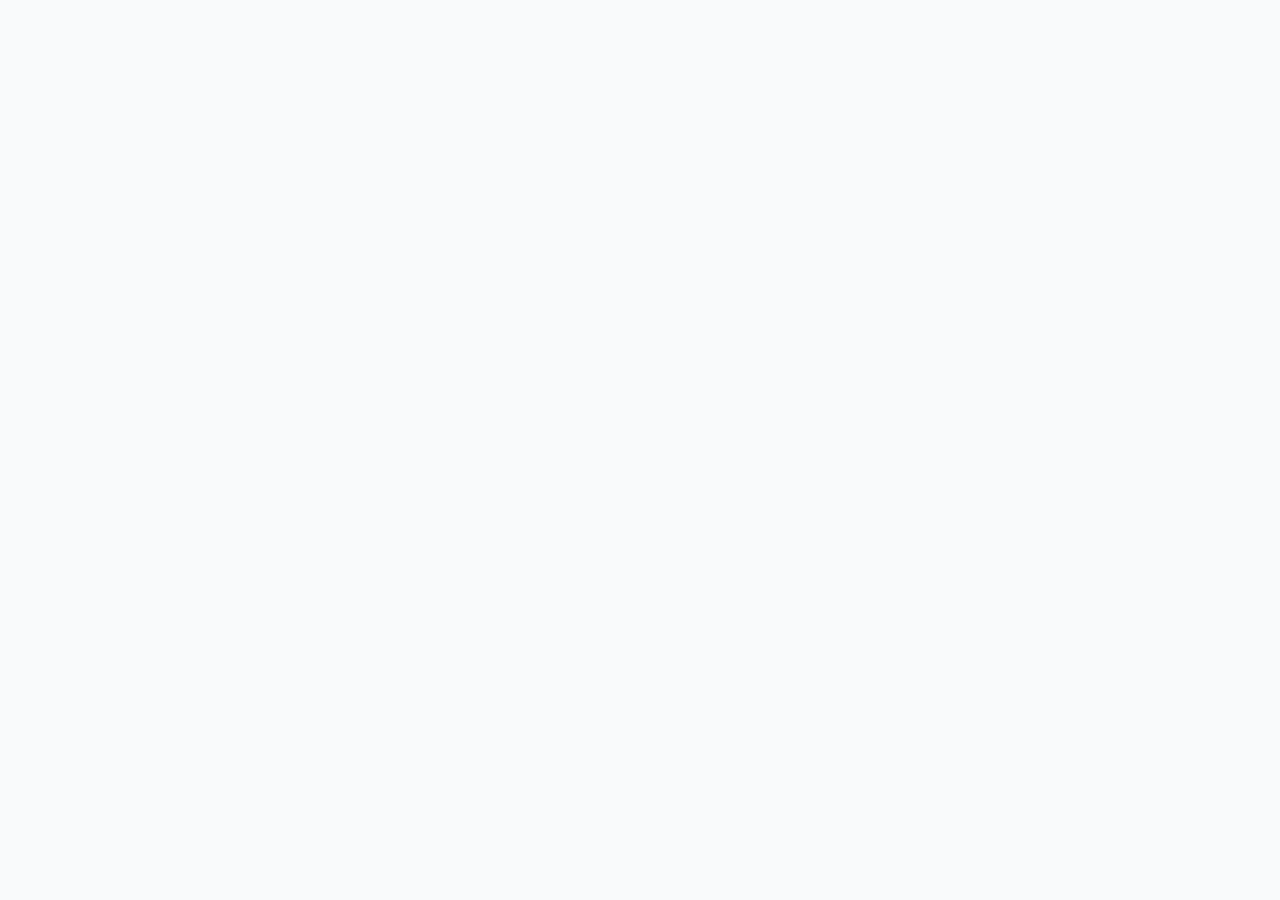
==== index.html @ 3b3e0dcf "Add files via upload" ====
<!DOCTYPE html>
<html lang="en">
<head>
    <meta charset="UTF-8">
    <meta name="viewport" content="width=device-width, initial-scale=1.0">
    <title>Sibichakaravarthi S - Portfolio</title>
    <link rel="stylesheet" href="styles.css">
    <link href="https://cdnjs.cloudflare.com/ajax/libs/font-awesome/6.0.0/css/all.min.css" rel="stylesheet">
</head>
<body>
    <div id="root"></div>
    <script src="https://cdnjs.cloudflare.com/ajax/libs/react/18.2.0/umd/react.production.min.js"></script>
    <script src="https://cdnjs.cloudflare.com/ajax/libs/react-dom/18.2.0/umd/react-dom.production.min.js"></script>
    <script src="app.js" type="module"></script>
</body>
</html>
---- styles.css ----
:root {
  --primary-color: #2563eb;
  --secondary-color: #1e40af;
  --background-color: #f9fafb;
  --text-color: #111827;
  --card-background: #ffffff;
}

* {
  margin: 0;
  padding: 0;
  box-sizing: border-box;
  font-family: 'Segoe UI', Tahoma, Geneva, Verdana, sans-serif;
}

body {
  background-color: var(--background-color);
  color: var(--text-color);
}

.header {
  background-color: var(--card-background);
  box-shadow: 0 1px 3px rgba(0, 0, 0, 0.1);
  padding: 1.5rem 1rem;
}

.header-content {
  max-width: 1280px;
  margin: 0 auto;
}

.header h1 {
  font-size: 2rem;
  margin-bottom: 0.5rem;
  color: var(--text-color);
}

.header p {
  color: #4b5563;
}

.main-content {
  max-width: 1280px;
  margin: 2rem auto;
  padding: 0 1rem;
}

.section {
  margin-bottom: 3rem;
}

.section-title {
  font-size: 1.5rem;
  margin-bottom: 1.5rem;
  color: var(--text-color);
  border-bottom: 2px solid var(--primary-color);
  padding-bottom: 0.5rem;
}

.card {
  background-color: var(--card-background);
  border-radius: 0.5rem;
  padding: 1.5rem;
  box-shadow: 0 2px 4px rgba(0, 0, 0, 0.1);
  margin-bottom: 1rem;
  transition: transform 0.2s;
}

.card:hover {
  transform: translateY(-2px);
}

.grid {
  display: grid;
  grid-template-columns: repeat(auto-fit, minmax(250px, 1fr));
  gap: 1rem;
}

.skill-card {
  display: flex;
  align-items: center;
  background-color: var(--card-background);
  padding: 1rem;
  border-radius: 0.5rem;
  box-shadow: 0 2px 4px rgba(0, 0, 0, 0.1);
}

.skill-card i {
  margin-right: 0.5rem;
  color: var(--primary-color);
}

/* Chatbot styles */
.chatbot {
  position: fixed;
  bottom: 2rem;
  right: 2rem;
  z-index: 1000;
}

.chat-button {
  background-color: var(--primary-color);
  color: white;
  border: none;
  border-radius: 50%;
  width: 3.5rem;
  height: 3.5rem;
  cursor: pointer;
  box-shadow: 0 4px 6px rgba(0, 0, 0, 0.1);
  transition: transform 0.2s;
}

.chat-button:hover {
  transform: scale(1.1);
}

.chat-window {
  position: fixed;
  bottom: 5rem;
  right: 2rem;
  width: 320px;
  height: 480px;
  background-color: var(--card-background);
  border-radius: 1rem;
  box-shadow: 0 4px 6px rgba(0, 0, 0, 0.1);
  display: flex;
  flex-direction: column;
}

.chat-header {
  background-color: var(--primary-color);
  color: white;
  padding: 1rem;
  border-radius: 1rem 1rem 0 0;
  display: flex;
  justify-content: space-between;
  align-items: center;
}

.chat-messages {
  flex: 1;
  overflow-y: auto;
  padding: 1rem;
}

.message {
  margin-bottom: 1rem;
  max-width: 80%;
}

.user-message {
  margin-left: auto;
  background-color: var(--primary-color);
  color: white;
  padding: 0.75rem;
  border-radius: 1rem 1rem 0 1rem;
}

.bot-message {
  background-color: #f3f4f6;
  padding: 0.75rem;
  border-radius: 1rem 1rem 1rem 0;
}

.chat-input {
  padding: 1rem;
  border-top: 1px solid #e5e7eb;
}

.input-form {
  display: flex;
  gap: 0.5rem;
}

.input-field {
  flex: 1;
  padding: 0.75rem;
  border: 1px solid #e5e7eb;
  border-radius: 0.5rem;
  outline: none;
}

.send-button {
  background-color: var(--primary-color);
  color: white;
  border: none;
  border-radius: 0.5rem;
  padding: 0.75rem;
  cursor: pointer;
  transition: background-color 0.2s;
}

.send-button:hover {
  background-color: var(--secondary-color);
}

/* Responsive design */
@media (max-width: 768px) {
  .grid {
    grid-template-columns: 1fr;
  }
  
  .chat-window {
    width: 100%;
    height: 100%;
    bottom: 0;
    right: 0;
    border-radius: 0;
  }
  
  .chat-header {
    border-radius: 0;
  }
}
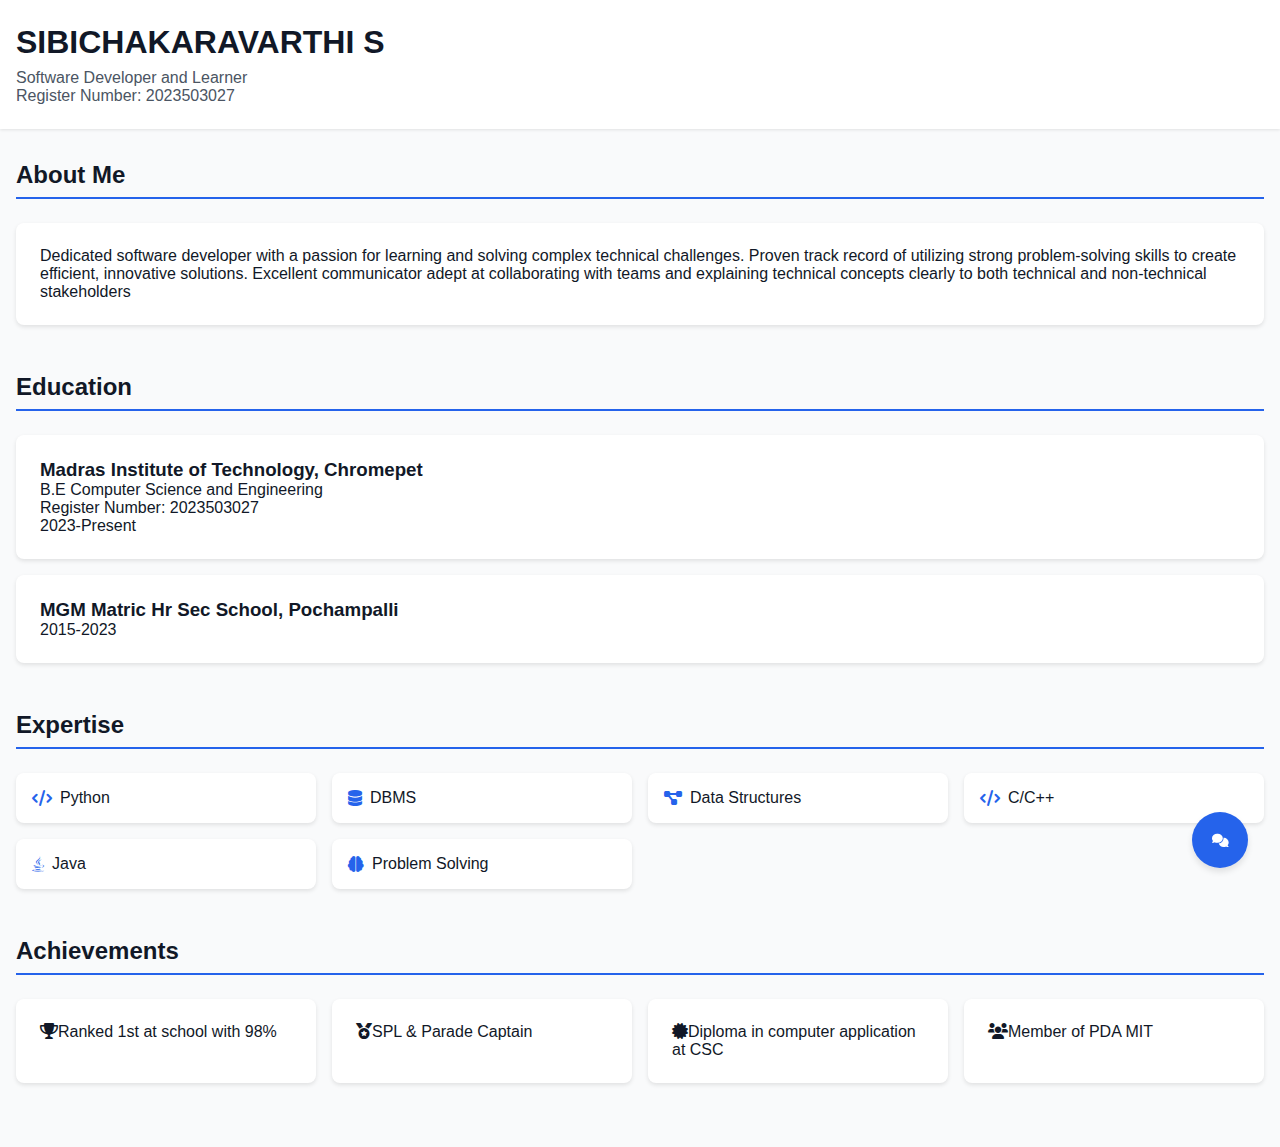
==== commit a14a5725: "Update index.html" ====
--- a/index.html
+++ b/index.html
@@ -4,13 +4,91 @@
     <meta charset="UTF-8">
     <meta name="viewport" content="width=device-width, initial-scale=1.0">
     <title>Sibichakaravarthi S - Portfolio</title>
+    <link rel="stylesheet" href="https://cdnjs.cloudflare.com/ajax/libs/font-awesome/6.0.0/css/all.min.css">
     <link rel="stylesheet" href="styles.css">
-    <link href="https://cdnjs.cloudflare.com/ajax/libs/font-awesome/6.0.0/css/all.min.css" rel="stylesheet">
 </head>
 <body>
-    <div id="root"></div>
-    <script src="https://cdnjs.cloudflare.com/ajax/libs/react/18.2.0/umd/react.production.min.js"></script>
-    <script src="https://cdnjs.cloudflare.com/ajax/libs/react-dom/18.2.0/umd/react-dom.production.min.js"></script>
-    <script src="app.js" type="module"></script>
+    <header class="header">
+        <div class="header-content">
+            <h1>SIBICHAKARAVARTHI S</h1>
+            <p>Software Developer and Learner</p>
+            <p>Register Number: 2023503027</p>
+        </div>
+    </header>
+
+    <main class="main-content">
+        <!-- About Section -->
+        <section class="section">
+            <h2 class="section-title">About Me</h2>
+            <div class="card">
+                <p>Dedicated software developer with a passion for learning and solving complex technical challenges. Proven track record of utilizing strong problem-solving skills to create efficient, innovative solutions. Excellent communicator adept at collaborating with teams and explaining technical concepts clearly to both technical and non-technical stakeholders</p>
+            </div>
+        </section>
+
+        <!-- Education Section -->
+        <section class="section">
+            <h2 class="section-title">Education</h2>
+            <div class="card">
+                <h3>Madras Institute of Technology, Chromepet</h3>
+                <p>B.E Computer Science and Engineering</p>
+                <p>Register Number: 2023503027</p>
+                <p>2023-Present</p>
+            </div>
+            <div class="card">
+                <h3>MGM Matric Hr Sec School, Pochampalli</h3>
+                <p>2015-2023</p>
+            </div>
+        </section>
+
+        <!-- Expertise Section -->
+        <section class="section">
+            <h2 class="section-title">Expertise</h2>
+            <div class="grid">
+                <div class="skill-card"><i class="fas fa-code"></i>Python</div>
+                <div class="skill-card"><i class="fas fa-database"></i>DBMS</div>
+                <div class="skill-card"><i class="fas fa-project-diagram"></i>Data Structures</div>
+                <div class="skill-card"><i class="fas fa-code"></i>C/C++</div>
+                <div class="skill-card"><i class="fab fa-java"></i>Java</div>
+                <div class="skill-card"><i class="fas fa-brain"></i>Problem Solving</div>
+            </div>
+        </section>
+
+        <!-- Achievements Section -->
+        <section class="section">
+            <h2 class="section-title">Achievements</h2>
+            <div class="grid">
+                <div class="card"><i class="fas fa-trophy"></i>Ranked 1st at school with 98%</div>
+                <div class="card"><i class="fas fa-medal"></i>SPL & Parade Captain</div>
+                <div class="card"><i class="fas fa-certificate"></i>Diploma in computer application at CSC</div>
+                <div class="card"><i class="fas fa-users"></i>Member of PDA MIT</div>
+            </div>
+        </section>
+    </main>
+
+    <!-- Chatbot -->
+    <div class="chatbot" id="chatbot">
+        <button class="chat-button" id="chatButton">
+            <i class="fas fa-comments"></i>
+        </button>
+        <div class="chat-window" id="chatWindow" style="display: none;">
+            <div class="chat-header">
+                <span>Resume Chat</span>
+                <button class="close-button" id="closeChat">
+                    <i class="fas fa-times"></i>
+                </button>
+            </div>
+            <div class="chat-messages" id="chatMessages"></div>
+            <form class="chat-input" id="chatForm">
+                <div class="input-form">
+                    <input type="text" class="input-field" placeholder="Ask about my resume..." id="chatInput">
+                    <button type="submit" class="send-button">
+                        <i class="fas fa-paper-plane"></i>
+                    </button>
+                </div>
+            </form>
+        </div>
+    </div>
+
+    <script src="app.js"></script>
 </body>
-</html>+</html>
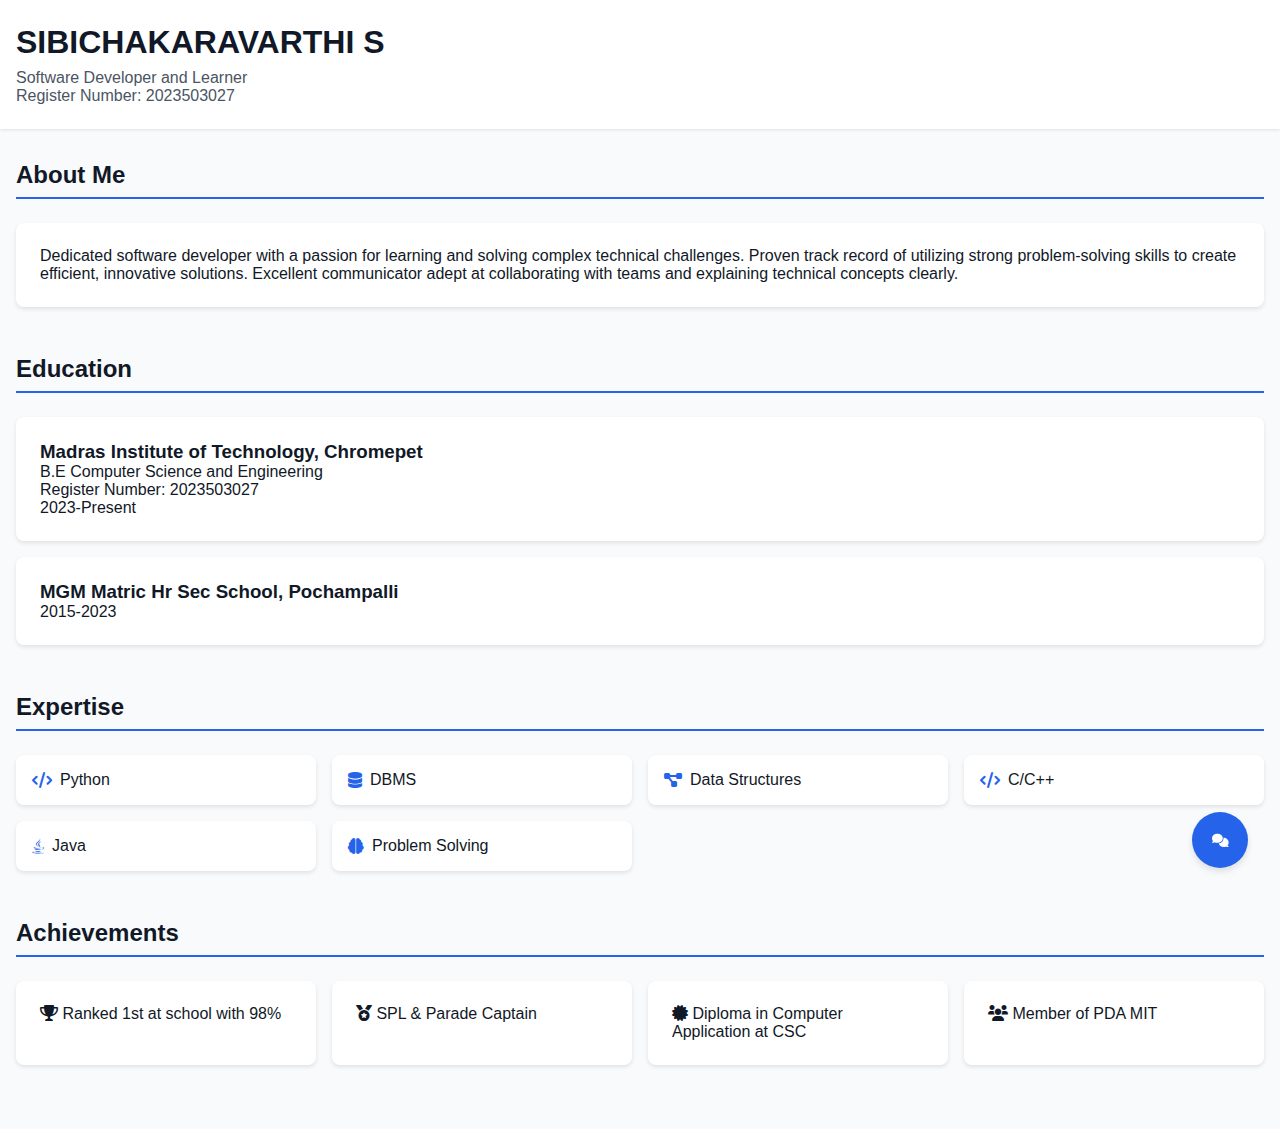
==== commit e5d53478: "Update index.html" ====
--- a/index.html
+++ b/index.html
@@ -17,15 +17,17 @@
     </header>
 
     <main class="main-content">
-        <!-- About Section -->
         <section class="section">
             <h2 class="section-title">About Me</h2>
             <div class="card">
-                <p>Dedicated software developer with a passion for learning and solving complex technical challenges. Proven track record of utilizing strong problem-solving skills to create efficient, innovative solutions. Excellent communicator adept at collaborating with teams and explaining technical concepts clearly to both technical and non-technical stakeholders</p>
+                <p>
+                    Dedicated software developer with a passion for learning and solving complex technical challenges. 
+                    Proven track record of utilizing strong problem-solving skills to create efficient, innovative solutions.
+                    Excellent communicator adept at collaborating with teams and explaining technical concepts clearly.
+                </p>
             </div>
         </section>
 
-        <!-- Education Section -->
         <section class="section">
             <h2 class="section-title">Education</h2>
             <div class="card">
@@ -40,32 +42,29 @@
             </div>
         </section>
 
-        <!-- Expertise Section -->
         <section class="section">
             <h2 class="section-title">Expertise</h2>
             <div class="grid">
-                <div class="skill-card"><i class="fas fa-code"></i>Python</div>
-                <div class="skill-card"><i class="fas fa-database"></i>DBMS</div>
-                <div class="skill-card"><i class="fas fa-project-diagram"></i>Data Structures</div>
-                <div class="skill-card"><i class="fas fa-code"></i>C/C++</div>
-                <div class="skill-card"><i class="fab fa-java"></i>Java</div>
-                <div class="skill-card"><i class="fas fa-brain"></i>Problem Solving</div>
+                <div class="skill-card"><i class="fas fa-code"></i> Python</div>
+                <div class="skill-card"><i class="fas fa-database"></i> DBMS</div>
+                <div class="skill-card"><i class="fas fa-project-diagram"></i> Data Structures</div>
+                <div class="skill-card"><i class="fas fa-code"></i> C/C++</div>
+                <div class="skill-card"><i class="fab fa-java"></i> Java</div>
+                <div class="skill-card"><i class="fas fa-brain"></i> Problem Solving</div>
             </div>
         </section>
 
-        <!-- Achievements Section -->
         <section class="section">
             <h2 class="section-title">Achievements</h2>
             <div class="grid">
-                <div class="card"><i class="fas fa-trophy"></i>Ranked 1st at school with 98%</div>
-                <div class="card"><i class="fas fa-medal"></i>SPL & Parade Captain</div>
-                <div class="card"><i class="fas fa-certificate"></i>Diploma in computer application at CSC</div>
-                <div class="card"><i class="fas fa-users"></i>Member of PDA MIT</div>
+                <div class="card"><i class="fas fa-trophy"></i> Ranked 1st at school with 98%</div>
+                <div class="card"><i class="fas fa-medal"></i> SPL & Parade Captain</div>
+                <div class="card"><i class="fas fa-certificate"></i> Diploma in Computer Application at CSC</div>
+                <div class="card"><i class="fas fa-users"></i> Member of PDA MIT</div>
             </div>
         </section>
     </main>
 
-    <!-- Chatbot -->
     <div class="chatbot" id="chatbot">
         <button class="chat-button" id="chatButton">
             <i class="fas fa-comments"></i>
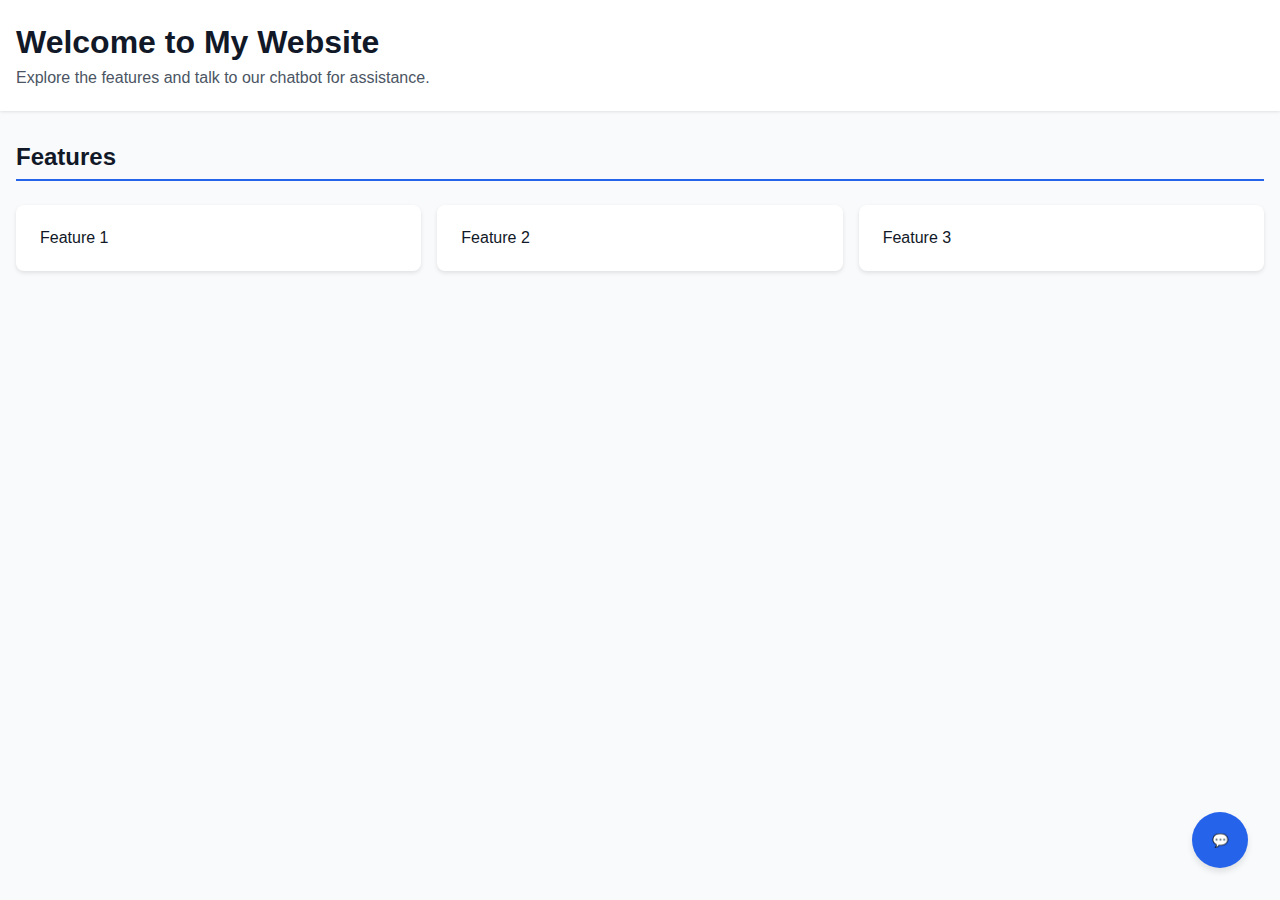
==== commit bcf0f641: "Update index.html" ====
--- a/index.html
+++ b/index.html
@@ -1,93 +1,52 @@
 <!DOCTYPE html>
 <html lang="en">
 <head>
-    <meta charset="UTF-8">
-    <meta name="viewport" content="width=device-width, initial-scale=1.0">
-    <title>Sibichakaravarthi S - Portfolio</title>
-    <link rel="stylesheet" href="https://cdnjs.cloudflare.com/ajax/libs/font-awesome/6.0.0/css/all.min.css">
-    <link rel="stylesheet" href="styles.css">
+  <meta charset="UTF-8">
+  <meta name="viewport" content="width=device-width, initial-scale=1.0">
+  <title>Chatbot Integration</title>
+  <link rel="stylesheet" href="styles.css">
 </head>
 <body>
-    <header class="header">
-        <div class="header-content">
-            <h1>SIBICHAKARAVARTHI S</h1>
-            <p>Software Developer and Learner</p>
-            <p>Register Number: 2023503027</p>
-        </div>
-    </header>
 
-    <main class="main-content">
-        <section class="section">
-            <h2 class="section-title">About Me</h2>
-            <div class="card">
-                <p>
-                    Dedicated software developer with a passion for learning and solving complex technical challenges. 
-                    Proven track record of utilizing strong problem-solving skills to create efficient, innovative solutions.
-                    Excellent communicator adept at collaborating with teams and explaining technical concepts clearly.
-                </p>
-            </div>
-        </section>
+  <header class="header">
+    <div class="header-content">
+      <h1>Welcome to My Website</h1>
+      <p>Explore the features and talk to our chatbot for assistance.</p>
+    </div>
+  </header>
 
-        <section class="section">
-            <h2 class="section-title">Education</h2>
-            <div class="card">
-                <h3>Madras Institute of Technology, Chromepet</h3>
-                <p>B.E Computer Science and Engineering</p>
-                <p>Register Number: 2023503027</p>
-                <p>2023-Present</p>
-            </div>
-            <div class="card">
-                <h3>MGM Matric Hr Sec School, Pochampalli</h3>
-                <p>2015-2023</p>
-            </div>
-        </section>
+  <main class="main-content">
+    <section class="section">
+      <h2 class="section-title">Features</h2>
+      <div class="grid">
+        <div class="card">Feature 1</div>
+        <div class="card">Feature 2</div>
+        <div class="card">Feature 3</div>
+      </div>
+    </section>
+  </main>
 
-        <section class="section">
-            <h2 class="section-title">Expertise</h2>
-            <div class="grid">
-                <div class="skill-card"><i class="fas fa-code"></i> Python</div>
-                <div class="skill-card"><i class="fas fa-database"></i> DBMS</div>
-                <div class="skill-card"><i class="fas fa-project-diagram"></i> Data Structures</div>
-                <div class="skill-card"><i class="fas fa-code"></i> C/C++</div>
-                <div class="skill-card"><i class="fab fa-java"></i> Java</div>
-                <div class="skill-card"><i class="fas fa-brain"></i> Problem Solving</div>
-            </div>
-        </section>
+  <!-- Chatbot Button and Window -->
+  <div class="chatbot">
+    <button class="chat-button" id="chatbotToggle">💬</button>
 
-        <section class="section">
-            <h2 class="section-title">Achievements</h2>
-            <div class="grid">
-                <div class="card"><i class="fas fa-trophy"></i> Ranked 1st at school with 98%</div>
-                <div class="card"><i class="fas fa-medal"></i> SPL & Parade Captain</div>
-                <div class="card"><i class="fas fa-certificate"></i> Diploma in Computer Application at CSC</div>
-                <div class="card"><i class="fas fa-users"></i> Member of PDA MIT</div>
-            </div>
-        </section>
-    </main>
+    <div class="chat-window" id="chatWindow">
+      <div class="chat-header">
+        <span>Chatbot</span>
+        <button id="closeChat" class="close-button">✖</button>
+      </div>
 
-    <div class="chatbot" id="chatbot">
-        <button class="chat-button" id="chatButton">
-            <i class="fas fa-comments"></i>
-        </button>
-        <div class="chat-window" id="chatWindow" style="display: none;">
-            <div class="chat-header">
-                <span>Resume Chat</span>
-                <button class="close-button" id="closeChat">
-                    <i class="fas fa-times"></i>
-                </button>
-            </div>
-            <div class="chat-messages" id="chatMessages"></div>
-            <form class="chat-input" id="chatForm">
-                <div class="input-form">
-                    <input type="text" class="input-field" placeholder="Ask about my resume..." id="chatInput">
-                    <button type="submit" class="send-button">
-                        <i class="fas fa-paper-plane"></i>
-                    </button>
-                </div>
-            </form>
-        </div>
+      <div class="chat-messages" id="chatMessages"></div>
+
+      <div class="chat-input">
+        <form class="input-form" id="chatForm">
+          <input type="text" class="input-field" id="userInput" placeholder="Type a message..." required>
+          <button type="submit" class="send-button">Send</button>
+        </form>
+      </div>
     </div>
+  </div>
 
-    <script src="app.js"></script>
+  <script src="script.js"></script>
 </body>
 </html>
--- a/styles.css
+++ b/styles.css
@@ -18,6 +18,7 @@
   color: var(--text-color);
 }
 
+/* Header Styles */
 .header {
   background-color: var(--card-background);
   box-shadow: 0 1px 3px rgba(0, 0, 0, 0.1);
@@ -39,6 +40,7 @@
   color: #4b5563;
 }
 
+/* Main Content Styles */
 .main-content {
   max-width: 1280px;
   margin: 2rem auto;
@@ -76,6 +78,7 @@
   gap: 1rem;
 }
 
+/* Skill Cards */
 .skill-card {
   display: flex;
   align-items: center;
@@ -90,7 +93,7 @@
   color: var(--primary-color);
 }
 
-/* Chatbot styles */
+/* Chatbot Styles */
 .chatbot {
   position: fixed;
   bottom: 2rem;
@@ -114,6 +117,7 @@
   transform: scale(1.1);
 }
 
+/* Chat Window Styling */
 .chat-window {
   position: fixed;
   bottom: 5rem;
@@ -123,8 +127,25 @@
   background-color: var(--card-background);
   border-radius: 1rem;
   box-shadow: 0 4px 6px rgba(0, 0, 0, 0.1);
-  display: flex;
+  display: none;
   flex-direction: column;
+  animation: fadeIn 0.3s ease-in-out;
+}
+
+.chat-window.active {
+  display: flex;
+}
+
+/* Fade-in Animation */
+@keyframes fadeIn {
+  from {
+    opacity: 0;
+    transform: scale(0.95);
+  }
+  to {
+    opacity: 1;
+    transform: scale(1);
+  }
 }
 
 .chat-header {
@@ -141,6 +162,7 @@
   flex: 1;
   overflow-y: auto;
   padding: 1rem;
+  background-color: #f9fafb;
 }
 
 .message {
@@ -194,12 +216,12 @@
   background-color: var(--secondary-color);
 }
 
-/* Responsive design */
+/* Responsive Design */
 @media (max-width: 768px) {
   .grid {
     grid-template-columns: 1fr;
   }
-  
+
   .chat-window {
     width: 100%;
     height: 100%;
@@ -207,8 +229,8 @@
     right: 0;
     border-radius: 0;
   }
-  
+
   .chat-header {
     border-radius: 0;
   }
-}+}
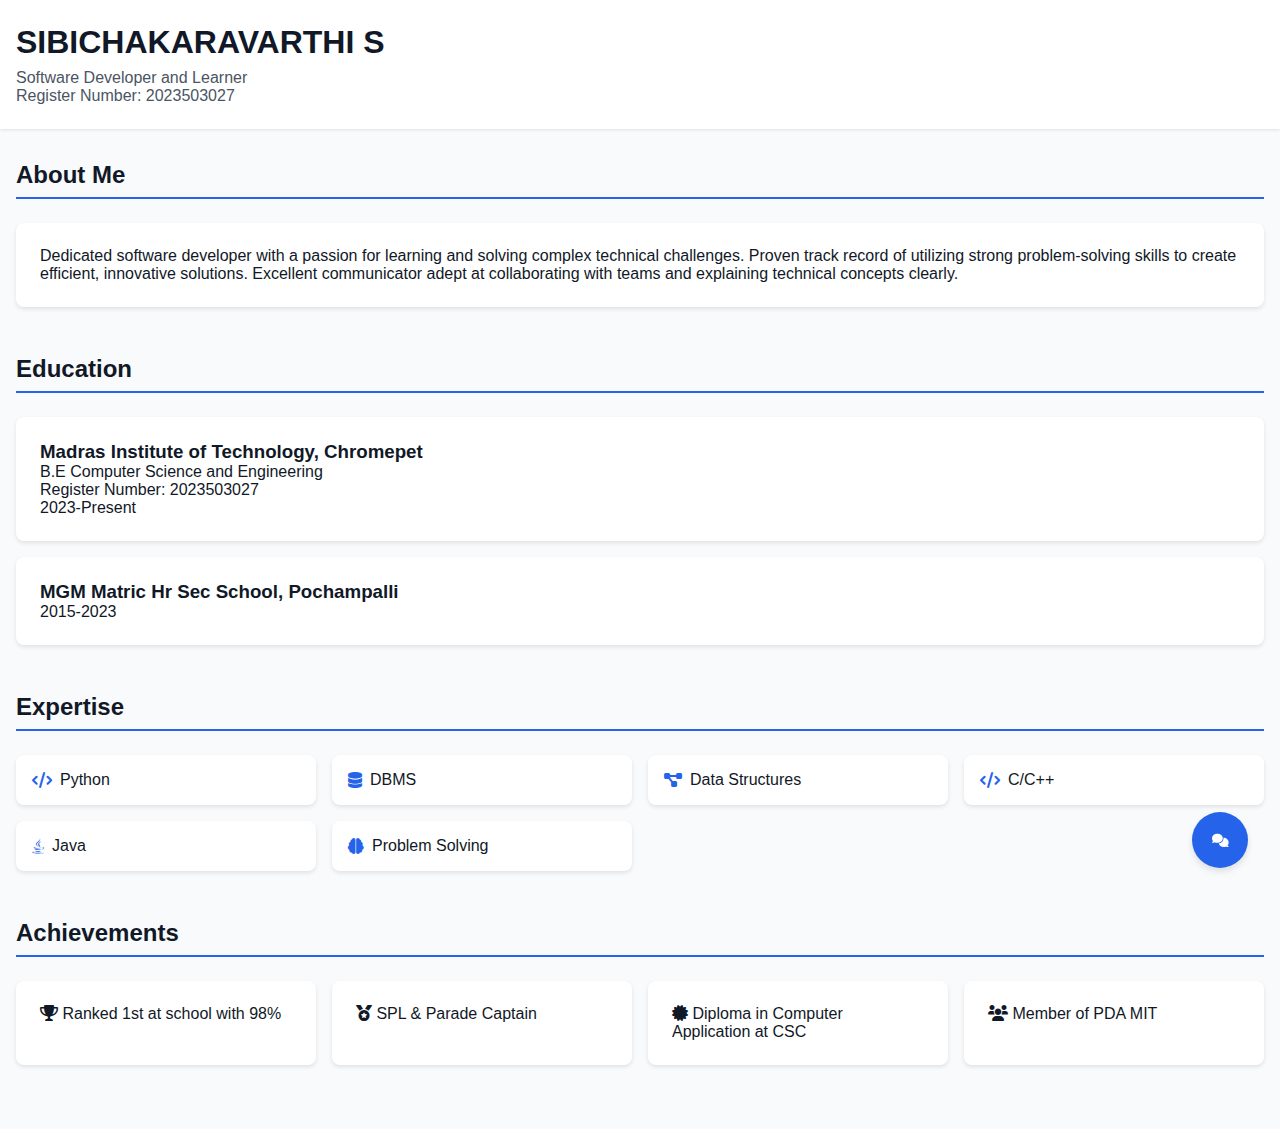
==== commit 48c53e20: "Update index.html" ====
--- a/index.html
+++ b/index.html
@@ -1,52 +1,93 @@
 <!DOCTYPE html>
 <html lang="en">
 <head>
-  <meta charset="UTF-8">
-  <meta name="viewport" content="width=device-width, initial-scale=1.0">
-  <title>Chatbot Integration</title>
-  <link rel="stylesheet" href="styles.css">
+    <meta charset="UTF-8">
+    <meta name="viewport" content="width=device-width, initial-scale=1.0">
+    <title>Sibichakaravarthi S - Portfolio</title>
+    <link rel="stylesheet" href="https://cdnjs.cloudflare.com/ajax/libs/font-awesome/6.0.0/css/all.min.css">
+    <link rel="stylesheet" href="styles.css">
 </head>
 <body>
+    <header class="header">
+        <div class="header-content">
+            <h1>SIBICHAKARAVARTHI S</h1>
+            <p>Software Developer and Learner</p>
+            <p>Register Number: 2023503027</p>
+        </div>
+    </header>
 
-  <header class="header">
-    <div class="header-content">
-      <h1>Welcome to My Website</h1>
-      <p>Explore the features and talk to our chatbot for assistance.</p>
+    <main class="main-content">
+        <section class="section">
+            <h2 class="section-title">About Me</h2>
+            <div class="card">
+                <p>
+                    Dedicated software developer with a passion for learning and solving complex technical challenges. 
+                    Proven track record of utilizing strong problem-solving skills to create efficient, innovative solutions.
+                    Excellent communicator adept at collaborating with teams and explaining technical concepts clearly.
+                </p>
+            </div>
+        </section>
+
+        <section class="section">
+            <h2 class="section-title">Education</h2>
+            <div class="card">
+                <h3>Madras Institute of Technology, Chromepet</h3>
+                <p>B.E Computer Science and Engineering</p>
+                <p>Register Number: 2023503027</p>
+                <p>2023-Present</p>
+            </div>
+            <div class="card">
+                <h3>MGM Matric Hr Sec School, Pochampalli</h3>
+                <p>2015-2023</p>
+            </div>
+        </section>
+
+        <section class="section">
+            <h2 class="section-title">Expertise</h2>
+            <div class="grid">
+                <div class="skill-card"><i class="fas fa-code"></i> Python</div>
+                <div class="skill-card"><i class="fas fa-database"></i> DBMS</div>
+                <div class="skill-card"><i class="fas fa-project-diagram"></i> Data Structures</div>
+                <div class="skill-card"><i class="fas fa-code"></i> C/C++</div>
+                <div class="skill-card"><i class="fab fa-java"></i> Java</div>
+                <div class="skill-card"><i class="fas fa-brain"></i> Problem Solving</div>
+            </div>
+        </section>
+
+        <section class="section">
+            <h2 class="section-title">Achievements</h2>
+            <div class="grid">
+                <div class="card"><i class="fas fa-trophy"></i> Ranked 1st at school with 98%</div>
+                <div class="card"><i class="fas fa-medal"></i> SPL & Parade Captain</div>
+                <div class="card"><i class="fas fa-certificate"></i> Diploma in Computer Application at CSC</div>
+                <div class="card"><i class="fas fa-users"></i> Member of PDA MIT</div>
+            </div>
+        </section>
+    </main>
+
+    <div class="chatbot" id="chatbot">
+        <button class="chat-button" id="chatButton">
+            <i class="fas fa-comments"></i>
+        </button>
+        <div class="chat-window" id="chatWindow" style="display: none;">
+            <div class="chat-header">
+                <span>Resume Chat</span>
+                <button class="close-button" id="closeChat">
+                    <i class="fas fa-times"></i>
+                </button>
+            </div>
+            <div class="chat-messages" id="chatMessages"></div>
+            <form class="chat-input" id="chatForm">
+                <div class="input-form">
+                    <input type="text" class="input-field" placeholder="Ask about my resume..." id="chatInput">
+                    <button type="submit" class="send-button">
+                        <i class="fas fa-paper-plane"></i>
+                    </button>
+                </div>
+            </form>
+        </div>
     </div>
-  </header>
 
-  <main class="main-content">
-    <section class="section">
-      <h2 class="section-title">Features</h2>
-      <div class="grid">
-        <div class="card">Feature 1</div>
-        <div class="card">Feature 2</div>
-        <div class="card">Feature 3</div>
-      </div>
-    </section>
-  </main>
-
-  <!-- Chatbot Button and Window -->
-  <div class="chatbot">
-    <button class="chat-button" id="chatbotToggle">💬</button>
-
-    <div class="chat-window" id="chatWindow">
-      <div class="chat-header">
-        <span>Chatbot</span>
-        <button id="closeChat" class="close-button">✖</button>
-      </div>
-
-      <div class="chat-messages" id="chatMessages"></div>
-
-      <div class="chat-input">
-        <form class="input-form" id="chatForm">
-          <input type="text" class="input-field" id="userInput" placeholder="Type a message..." required>
-          <button type="submit" class="send-button">Send</button>
-        </form>
-      </div>
-    </div>
-  </div>
-
-  <script src="script.js"></script>
+    <script src="app.js"></script>
 </body>
 </html>
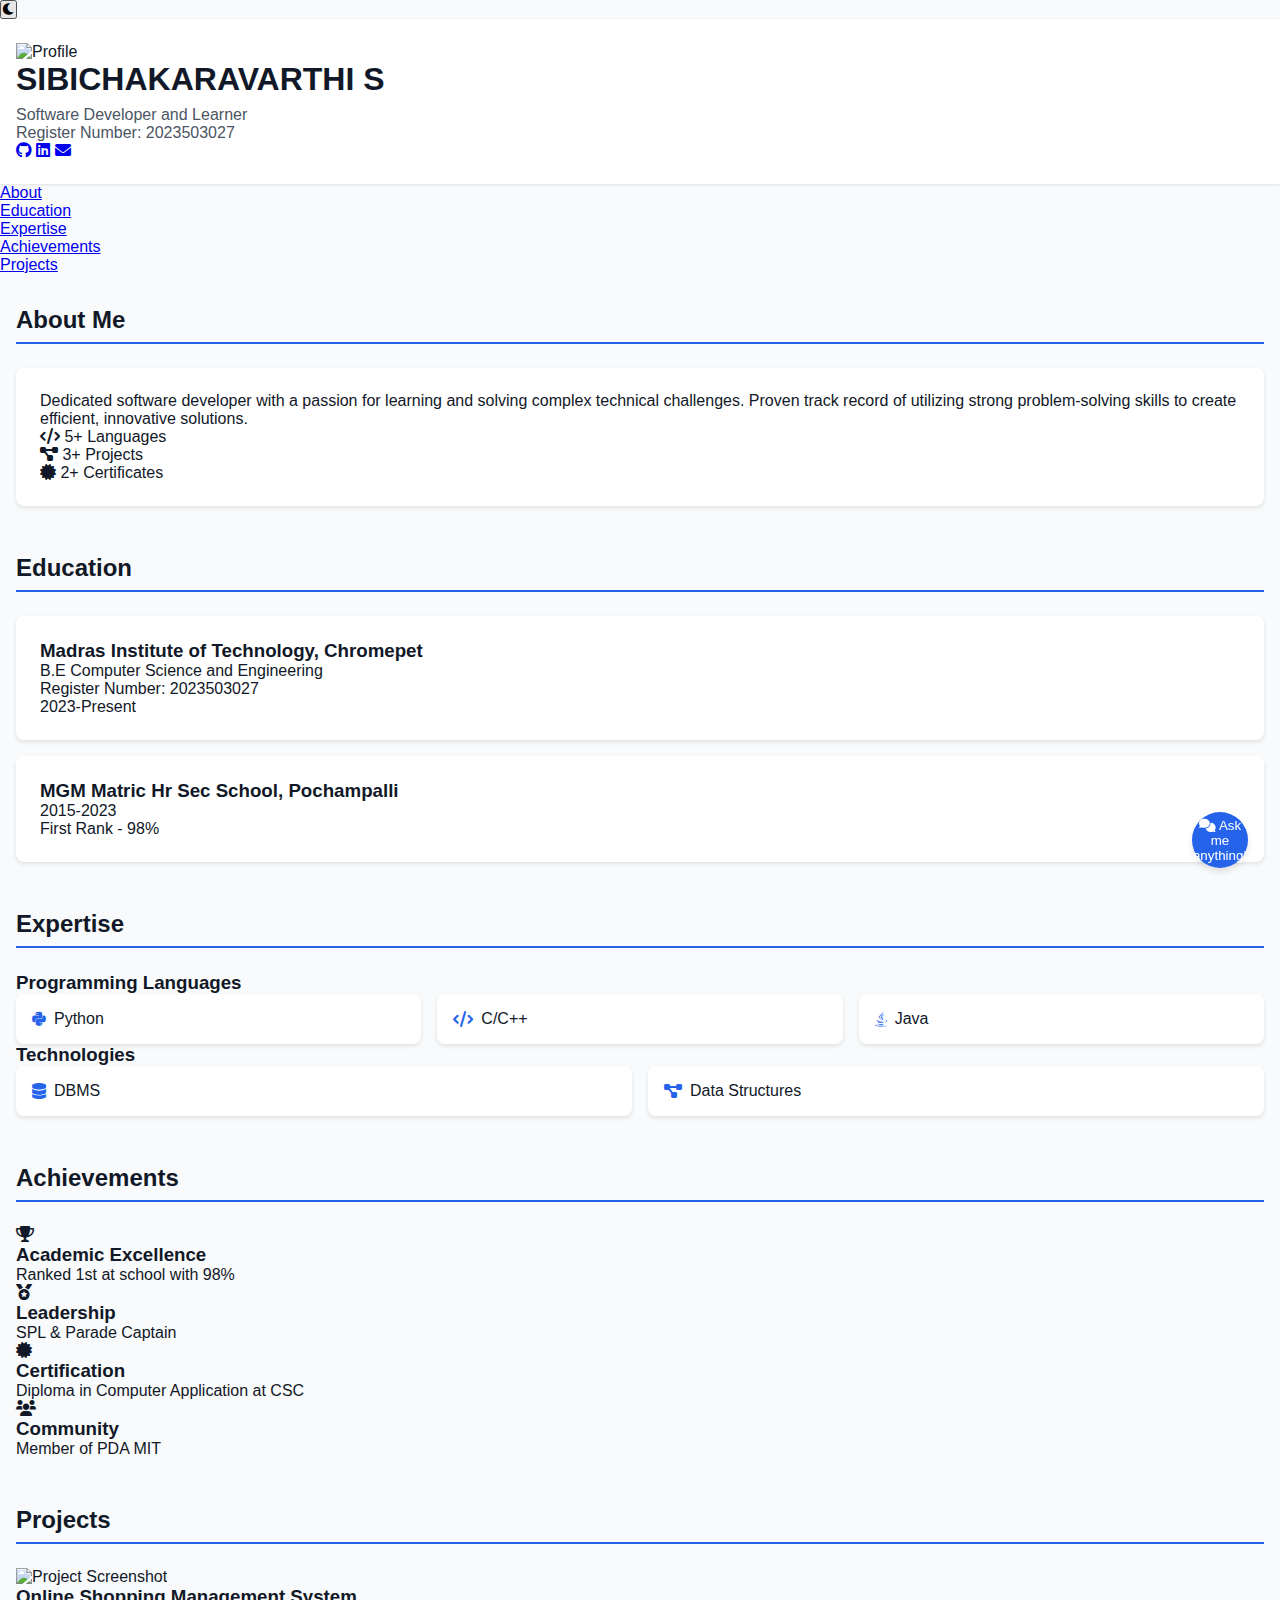
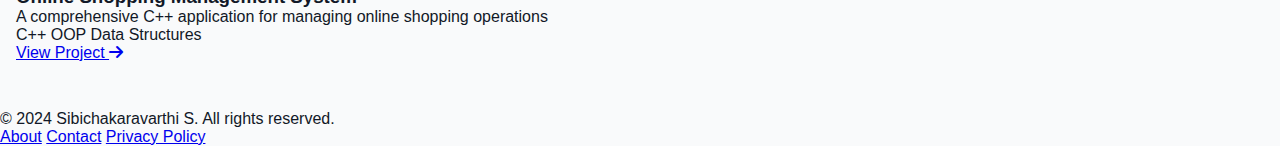
==== commit f7b7dae8: "Update index.html" ====
--- a/index.html
+++ b/index.html
@@ -3,64 +3,212 @@
 <head>
     <meta charset="UTF-8">
     <meta name="viewport" content="width=device-width, initial-scale=1.0">
+    <meta name="description" content="Sibichakaravarthi S - Software Developer Portfolio">
+    <meta name="keywords" content="software developer, python, java, portfolio">
+    <meta property="og:title" content="Sibichakaravarthi S - Portfolio">
+    <meta property="og:description" content="Software Developer and Learner">
+    <meta property="og:type" content="website">
     <title>Sibichakaravarthi S - Portfolio</title>
     <link rel="stylesheet" href="https://cdnjs.cloudflare.com/ajax/libs/font-awesome/6.0.0/css/all.min.css">
     <link rel="stylesheet" href="styles.css">
 </head>
 <body>
+    <!-- Theme Toggle -->
+    <button id="themeToggle" class="theme-toggle">
+        <i class="fas fa-moon"></i>
+    </button>
+
     <header class="header">
         <div class="header-content">
+            <div class="profile-image">
+                <img src="/api/placeholder/150/150" alt="Profile" class="avatar">
+            </div>
             <h1>SIBICHAKARAVARTHI S</h1>
-            <p>Software Developer and Learner</p>
-            <p>Register Number: 2023503027</p>
+            <p class="title">Software Developer and Learner</p>
+            <p class="register">Register Number: 2023503027</p>
+            <div class="social-links">
+                <a href="#" class="social-link"><i class="fab fa-github"></i></a>
+                <a href="#" class="social-link"><i class="fab fa-linkedin"></i></a>
+                <a href="#" class="social-link"><i class="fas fa-envelope"></i></a>
+            </div>
         </div>
     </header>
 
+    <nav class="navigation">
+        <ul>
+            <li><a href="#about">About</a></li>
+            <li><a href="#education">Education</a></li>
+            <li><a href="#expertise">Expertise</a></li>
+            <li><a href="#achievements">Achievements</a></li>
+            <li><a href="#projects">Projects</a></li>
+        </ul>
+    </nav>
+
     <main class="main-content">
-        <section class="section">
+        <section id="about" class="section">
             <h2 class="section-title">About Me</h2>
-            <div class="card">
-                <p>
-                    Dedicated software developer with a passion for learning and solving complex technical challenges. 
-                    Proven track record of utilizing strong problem-solving skills to create efficient, innovative solutions.
-                    Excellent communicator adept at collaborating with teams and explaining technical concepts clearly.
-                </p>
-            </div>
-        </section>
-
-        <section class="section">
+            <div class="card about-card">
+                <div class="about-content">
+                    <p>
+                        Dedicated software developer with a passion for learning and solving complex technical challenges. 
+                        Proven track record of utilizing strong problem-solving skills to create efficient, innovative solutions.
+                    </p>
+                    <div class="stats">
+                        <div class="stat-item">
+                            <i class="fas fa-code"></i>
+                            <span>5+ Languages</span>
+                        </div>
+                        <div class="stat-item">
+                            <i class="fas fa-project-diagram"></i>
+                            <span>3+ Projects</span>
+                        </div>
+                        <div class="stat-item">
+                            <i class="fas fa-certificate"></i>
+                            <span>2+ Certificates</span>
+                        </div>
+                    </div>
+                </div>
+            </div>
+        </section>
+
+        <section id="education" class="section">
             <h2 class="section-title">Education</h2>
-            <div class="card">
-                <h3>Madras Institute of Technology, Chromepet</h3>
-                <p>B.E Computer Science and Engineering</p>
-                <p>Register Number: 2023503027</p>
-                <p>2023-Present</p>
-            </div>
-            <div class="card">
-                <h3>MGM Matric Hr Sec School, Pochampalli</h3>
-                <p>2015-2023</p>
-            </div>
-        </section>
-
-        <section class="section">
+            <div class="timeline">
+                <div class="timeline-item">
+                    <div class="card">
+                        <div class="timeline-marker"></div>
+                        <h3>Madras Institute of Technology, Chromepet</h3>
+                        <p class="degree">B.E Computer Science and Engineering</p>
+                        <p class="register">Register Number: 2023503027</p>
+                        <p class="period">2023-Present</p>
+                    </div>
+                </div>
+                <div class="timeline-item">
+                    <div class="card">
+                        <div class="timeline-marker"></div>
+                        <h3>MGM Matric Hr Sec School, Pochampalli</h3>
+                        <p class="period">2015-2023</p>
+                        <p class="achievement">First Rank - 98%</p>
+                    </div>
+                </div>
+            </div>
+        </section>
+
+        <section id="expertise" class="section">
             <h2 class="section-title">Expertise</h2>
-            <div class="grid">
-                <div class="skill-card"><i class="fas fa-code"></i> Python</div>
-                <div class="skill-card"><i class="fas fa-database"></i> DBMS</div>
-                <div class="skill-card"><i class="fas fa-project-diagram"></i> Data Structures</div>
-                <div class="skill-card"><i class="fas fa-code"></i> C/C++</div>
-                <div class="skill-card"><i class="fab fa-java"></i> Java</div>
-                <div class="skill-card"><i class="fas fa-brain"></i> Problem Solving</div>
-            </div>
-        </section>
-
-        <section class="section">
+            <div class="skills-container">
+                <div class="skills-category">
+                    <h3>Programming Languages</h3>
+                    <div class="grid">
+                        <div class="skill-card" data-level="90">
+                            <i class="fab fa-python"></i>
+                            <div class="skill-info">
+                                <span>Python</span>
+                                <div class="progress-bar">
+                                    <div class="progress" style="width: 90%"></div>
+                                </div>
+                            </div>
+                        </div>
+                        <div class="skill-card" data-level="85">
+                            <i class="fas fa-code"></i>
+                            <div class="skill-info">
+                                <span>C/C++</span>
+                                <div class="progress-bar">
+                                    <div class="progress" style="width: 85%"></div>
+                                </div>
+                            </div>
+                        </div>
+                        <div class="skill-card" data-level="80">
+                            <i class="fab fa-java"></i>
+                            <div class="skill-info">
+                                <span>Java</span>
+                                <div class="progress-bar">
+                                    <div class="progress" style="width: 80%"></div>
+                                </div>
+                            </div>
+                        </div>
+                    </div>
+                </div>
+                
+                <div class="skills-category">
+                    <h3>Technologies</h3>
+                    <div class="grid">
+                        <div class="skill-card" data-level="85">
+                            <i class="fas fa-database"></i>
+                            <div class="skill-info">
+                                <span>DBMS</span>
+                                <div class="progress-bar">
+                                    <div class="progress" style="width: 85%"></div>
+                                </div>
+                            </div>
+                        </div>
+                        <div class="skill-card" data-level="90">
+                            <i class="fas fa-project-diagram"></i>
+                            <div class="skill-info">
+                                <span>Data Structures</span>
+                                <div class="progress-bar">
+                                    <div class="progress" style="width: 90%"></div>
+                                </div>
+                            </div>
+                        </div>
+                    </div>
+                </div>
+            </div>
+        </section>
+
+        <section id="achievements" class="section">
             <h2 class="section-title">Achievements</h2>
-            <div class="grid">
-                <div class="card"><i class="fas fa-trophy"></i> Ranked 1st at school with 98%</div>
-                <div class="card"><i class="fas fa-medal"></i> SPL & Parade Captain</div>
-                <div class="card"><i class="fas fa-certificate"></i> Diploma in Computer Application at CSC</div>
-                <div class="card"><i class="fas fa-users"></i> Member of PDA MIT</div>
+            <div class="achievements-grid">
+                <div class="achievement-card">
+                    <div class="achievement-icon">
+                        <i class="fas fa-trophy"></i>
+                    </div>
+                    <h3>Academic Excellence</h3>
+                    <p>Ranked 1st at school with 98%</p>
+                </div>
+                <div class="achievement-card">
+                    <div class="achievement-icon">
+                        <i class="fas fa-medal"></i>
+                    </div>
+                    <h3>Leadership</h3>
+                    <p>SPL & Parade Captain</p>
+                </div>
+                <div class="achievement-card">
+                    <div class="achievement-icon">
+                        <i class="fas fa-certificate"></i>
+                    </div>
+                    <h3>Certification</h3>
+                    <p>Diploma in Computer Application at CSC</p>
+                </div>
+                <div class="achievement-card">
+                    <div class="achievement-icon">
+                        <i class="fas fa-users"></i>
+                    </div>
+                    <h3>Community</h3>
+                    <p>Member of PDA MIT</p>
+                </div>
+            </div>
+        </section>
+
+        <section id="projects" class="section">
+            <h2 class="section-title">Projects</h2>
+            <div class="projects-grid">
+                <div class="project-card">
+                    <div class="project-image">
+                        <img src="/api/placeholder/300/200" alt="Project Screenshot">
+                    </div>
+                    <div class="project-content">
+                        <h3>Online Shopping Management System</h3>
+                        <p>A comprehensive C++ application for managing online shopping operations</p>
+                        <div class="project-tags">
+                            <span class="tag">C++</span>
+                            <span class="tag">OOP</span>
+                            <span class="tag">Data Structures</span>
+                        </div>
+                        <a href="#" class="project-link">View Project <i class="fas fa-arrow-right"></i></a>
+                    </div>
+                </div>
+                <!-- Add more project cards as needed -->
             </div>
         </section>
     </main>
@@ -68,18 +216,28 @@
     <div class="chatbot" id="chatbot">
         <button class="chat-button" id="chatButton">
             <i class="fas fa-comments"></i>
+            <span class="chat-tooltip">Ask me anything!</span>
         </button>
-        <div class="chat-window" id="chatWindow" style="display: none;">
+        <div class="chat-window" id="chatWindow">
             <div class="chat-header">
-                <span>Resume Chat</span>
+                <div class="chat-title">
+                    <i class="fas fa-robot"></i>
+                    <span>Portfolio Assistant</span>
+                </div>
                 <button class="close-button" id="closeChat">
                     <i class="fas fa-times"></i>
                 </button>
             </div>
-            <div class="chat-messages" id="chatMessages"></div>
+            <div class="chat-messages" id="chatMessages">
+                <!-- Messages will be added here dynamically -->
+            </div>
             <form class="chat-input" id="chatForm">
                 <div class="input-form">
-                    <input type="text" class="input-field" placeholder="Ask about my resume..." id="chatInput">
+                    <input type="text" 
+                           class="input-field" 
+                           placeholder="Ask about my skills, education..." 
+                           id="chatInput"
+                           autocomplete="off">
                     <button type="submit" class="send-button">
                         <i class="fas fa-paper-plane"></i>
                     </button>
@@ -88,6 +246,17 @@
         </div>
     </div>
 
+    <footer class="footer">
+        <div class="footer-content">
+            <p>&copy; 2024 Sibichakaravarthi S. All rights reserved.</p>
+            <div class="footer-links">
+                <a href="#about">About</a>
+                <a href="#contact">Contact</a>
+                <a href="#privacy">Privacy Policy</a>
+            </div>
+        </div>
+    </footer>
+
     <script src="app.js"></script>
 </body>
 </html>
